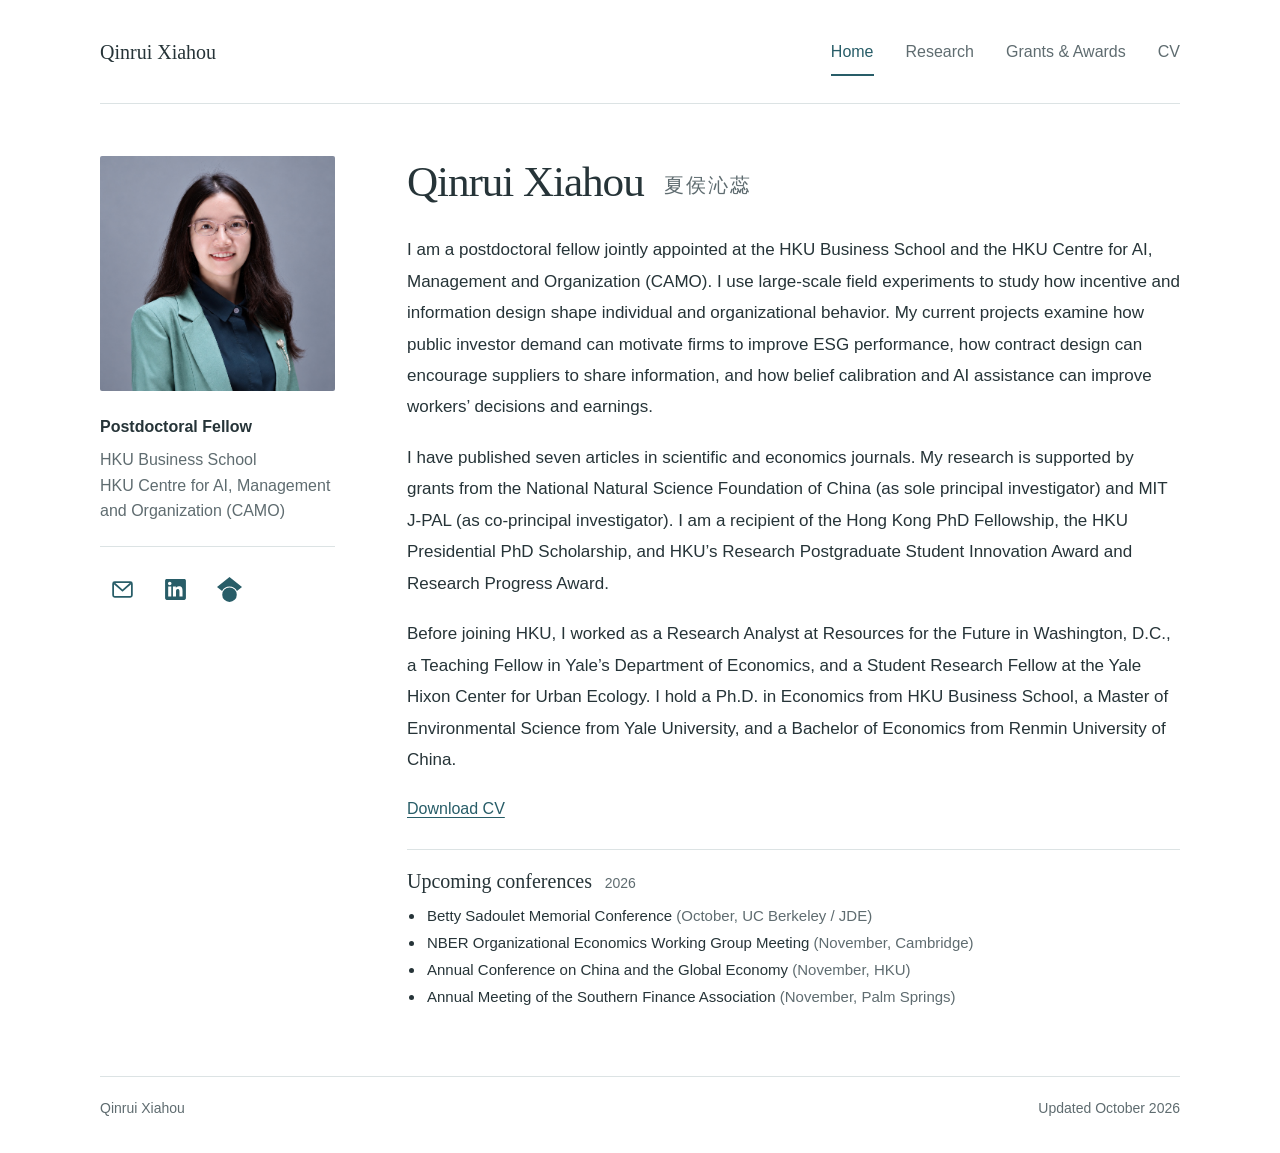
==== index.html @ 3afa5f3d "Add files via upload" ====
<!doctype html>
<html lang="en">
<head>
  <meta charset="utf-8">
  <meta name="viewport" content="width=device-width, initial-scale=1">
  <title>Qinrui Xiahou | Economist</title>
  <meta name="description" content="Qinrui Xiahou is an economist and postdoctoral fellow at HKU Business School and CAMO. She uses large-scale field experiments to study how incentive and information design shape individual and organizational behavior.">
  <meta name="author" content="Qinrui Xiahou">
  <meta name="theme-color" content="#285d68">
  <meta property="og:type" content="website">
  <meta property="og:title" content="Qinrui Xiahou | Economist">
  <meta property="og:description" content="Field experiments in corporate finance and organizational behavior. Research, publications, and curriculum vitae.">
  <link rel="icon" type="image/svg+xml" href="data:image/svg+xml,%3Csvg xmlns='http://www.w3.org/2000/svg' viewBox='0 0 64 64'%3E%3Crect width='64' height='64' rx='8' fill='%23285d68'/%3E%3Ctext x='32' y='44' font-family='Georgia,serif' font-size='40' text-anchor='middle' fill='white'%3EQ%3C/text%3E%3C/svg%3E">
  <link rel="stylesheet" href="assets/style.css">
</head>
<body>
  <a class="skip-link" href="#main">Skip to content</a>
  <header class="site-header">
    <a class="site-name" href="index.html">Qinrui Xiahou</a>
    <nav aria-label="Main navigation">
      <a href="index.html" aria-current="page">Home</a>
      <a href="research.html">Research</a>
      <a href="grants.html">Grants &amp; Awards</a>
      <a href="cv.html">CV</a>
    </nav>
  </header>

  <div class="page-layout">
    <aside class="profile" aria-label="Profile and contact">
      <img class="portrait" src="assets/qinrui-xiahou.jpg" alt="Portrait of Qinrui Xiahou" width="1254" height="1254" fetchpriority="high">
      <p class="position">Postdoctoral Fellow</p>
      <p class="affiliation">HKU Business School<br>HKU Centre for AI, Management and Organization (CAMO)</p>
      <div class="contact-links" aria-label="Contact and academic profiles">
        <a href="mailto:qrxiahou@connect.hku.hk" aria-label="Email Qinrui Xiahou" title="Email Qinrui Xiahou">
          <svg viewBox="0 0 24 24" aria-hidden="true" focusable="false"><rect x="3" y="5" width="18" height="14" rx="1.5" fill="none" stroke="currentColor" stroke-width="1.7"/><path d="m4 6 8 7 8-7" fill="none" stroke="currentColor" stroke-width="1.7" stroke-linejoin="round"/></svg>
        </a>
        <a href="https://www.linkedin.com/in/qinrui-xiahou-13a211110/" aria-label="Qinrui Xiahou on LinkedIn" title="LinkedIn">
          <svg viewBox="0 0 24 24" aria-hidden="true" focusable="false"><path fill="currentColor" d="M20.45 2H3.55C2.69 2 2 2.68 2 3.52v16.96C2 21.32 2.69 22 3.55 22h16.9c.86 0 1.55-.68 1.55-1.52V3.52c0-.84-.69-1.52-1.55-1.52ZM7.93 18.74H4.98V9.2h2.95v9.54ZM6.46 7.9a1.71 1.71 0 1 1 0-3.42 1.71 1.71 0 0 1 0 3.42Zm12.28 10.84h-2.95V14.1c0-1.1-.02-2.52-1.53-2.52-1.54 0-1.77 1.2-1.77 2.44v4.72H9.54V9.2h2.83v1.3h.04c.4-.76 1.36-1.55 2.8-1.55 3 0 3.53 1.97 3.53 4.52v5.27Z"/></svg>
        </a>
        <a href="https://scholar.google.com/citations?user=mq3FX5wAAAAJ&amp;hl=en" aria-label="Qinrui Xiahou on Google Scholar" title="Google Scholar">
          <svg viewBox="0 0 24 24" aria-hidden="true" focusable="false"><path fill="currentColor" d="M12 24a7 7 0 1 1 0-14 7 7 0 0 1 0 14ZM12 0 0 9.5l4.838 3.94A8 8 0 0 1 12 9a8 8 0 0 1 7.162 4.44L24 9.5Z"/></svg>
        </a>
      </div>
    </aside>

    <main id="main" class="home-content">
      <h1>Qinrui Xiahou <span class="chinese-name" lang="zh-Hans">夏侯沁蕊</span></h1>
      <!-- BIO: a single personal introduction, with no separate background sections. -->
      <div class="bio">
        <p>I am a postdoctoral fellow jointly appointed at the HKU Business School and the HKU Centre for AI, Management and Organization (CAMO). I use large-scale field experiments to study how incentive and information design shape individual and organizational behavior. My current projects examine how public investor demand can motivate firms to improve ESG performance, how contract design can encourage suppliers to share information, and how belief calibration and AI assistance can improve workers’ decisions and earnings.</p>
        <p>I have published seven articles in scientific and economics journals. My research is supported by grants from the National Natural Science Foundation of China (as sole principal investigator) and MIT J-PAL (as co-principal investigator). I am a recipient of the Hong Kong PhD Fellowship, the HKU Presidential PhD Scholarship, and HKU’s Research Postgraduate Student Innovation Award and Research Progress Award.</p>
        <p>Before joining HKU, I worked as a Research Analyst at Resources for the Future in Washington, D.C., a Teaching Fellow in Yale’s Department of Economics, and a Student Research Fellow at the Yale Hixon Center for Urban Ecology. I hold a Ph.D. in Economics from HKU Business School, a Master of Environmental Science from Yale University, and a Bachelor of Economics from Renmin University of China.</p>
      </div>
      <a class="text-link home-cv-link" href="assets/Qinrui-Xiahou-CV.pdf">Download CV</a>
      <section class="upcoming" aria-labelledby="upcoming-title">
        <div class="upcoming-heading"><h2 id="upcoming-title">Upcoming conferences</h2><span>2026</span></div>
        <ul>
          <li>Betty Sadoulet Memorial Conference <span>(October, UC Berkeley / JDE)</span></li>
          <li>NBER Organizational Economics Working Group Meeting <span>(November, Cambridge)</span></li>
          <li>Annual Conference on China and the Global Economy <span>(November, HKU)</span></li>
          <li>Annual Meeting of the Southern Finance Association <span>(November, Palm Springs)</span></li>
        </ul>
      </section>
    </main>
  </div>
  <footer class="site-footer"><span>Qinrui Xiahou</span><span>Updated October 2026</span></footer>
</body>
</html>
---- assets/style.css ----
/* Change the accent colour and typography here. No build step is required. */
:root {
  --ink: #263438;
  --muted: #5f6c70;
  --accent: #285d68;
  --accent-dark: #123e49;
  --line: #dce3e4;
  --paper: #ffffff;
  --serif: Georgia, "Times New Roman", serif;
  --sans: -apple-system, BlinkMacSystemFont, "Segoe UI", Arial, sans-serif;
}
* { box-sizing: border-box; }
html { scroll-behavior: smooth; scroll-padding-top: 2rem; }
body { margin: 0; background: var(--paper); color: var(--ink); font-family: var(--sans); font-size: 1rem; line-height: 1.7; -webkit-text-size-adjust: 100%; }
a { color: var(--accent); text-decoration-thickness: 1px; text-underline-offset: .2em; }
a:hover { color: var(--accent-dark); text-decoration: underline; }
a:focus-visible { outline: 2px solid var(--accent); outline-offset: 5px; border-radius: 1px; }
.skip-link { position: absolute; left: 1rem; top: -6rem; z-index: 10; padding: .6rem 1rem; background: white; border: 1px solid var(--accent); }
.skip-link:focus { top: .5rem; }
.site-header, .page-layout, .site-footer { width: min(1080px, calc(100% - 5rem)); margin-inline: auto; }
.site-header { min-height: 104px; display: flex; align-items: center; justify-content: space-between; gap: 2rem; border-bottom: 1px solid var(--line); }
.site-name { font-family: var(--serif); font-size: 1.25rem; color: var(--ink); text-decoration: none; }
.site-header nav { display: flex; flex-wrap: wrap; column-gap: 2rem; align-items: center; }
.site-header nav a { padding-block: .55rem; text-decoration: none; color: var(--muted); }
.site-header nav a[aria-current="page"] { color: var(--accent); box-shadow: 0 2px 0 var(--accent); }
.site-header nav a:hover { color: var(--accent-dark); }
.file-label { font-size: .75rem; letter-spacing: .03em; margin-left: .16rem; }
.page-layout { display: grid; grid-template-columns: 235px minmax(0, 1fr); column-gap: 72px; padding-block: 52px 64px; align-items: start; }
.profile { position: sticky; top: 2.2rem; }
.portrait { display: block; width: 235px; height: auto; aspect-ratio: 1 / 1; max-width: 100%; object-fit: cover; border-radius: 2px; }
.position { font-size: 1rem; font-weight: 600; line-height: 1.55; margin: 1.5rem 0 .45rem; }
.affiliation { margin: 0; color: var(--muted); font-size: 1rem; line-height: 1.6; }
.contact-links { display: flex; flex-direction: column; align-items: flex-start; gap: .42rem; border-top: 1px solid var(--line); margin-top: 1.4rem; padding-top: 1.25rem; }
.contact-links a { font-size: .9375rem; text-decoration: none; overflow-wrap: anywhere; }
.contact-links a:hover { text-decoration: underline; }
h1, h2, h3, p { margin-top: 0; }
h1 { font-family: var(--serif); font-weight: 400; font-size: 2.7rem; letter-spacing: -.025em; line-height: 1.2; margin-bottom: 1.65rem; }
.chinese-name { display: inline-block; margin-left: .65rem; font-family: "Songti SC", "SimSun", serif; font-size: 1.23rem; font-weight: 400; letter-spacing: .1em; color: var(--muted); vertical-align: middle; }
.bio { font-size: 1.0625rem; line-height: 1.85; }
.bio p { margin-bottom: 1.2rem; }
h2 { font-family: var(--serif); font-size: 1.55rem; font-weight: 400; line-height: 1.35; margin-bottom: 1rem; }
.home-section { margin-top: 2.25rem; }
.home-section p { margin-bottom: .55rem; }
.text-link { display: inline-block; margin-top: .18rem; font-size: 1rem; }
.education-list { margin: 0; }
.education-list > div { margin-top: .85rem; }
.education-list dt { font-weight: 600; }
.education-list dd { margin: 0; display: flex; justify-content: space-between; align-items: baseline; gap: 1rem; color: var(--muted); }
.year { flex-shrink: 0; font-variant-numeric: tabular-nums; }
.label { font-weight: 600; }
.service { color: var(--muted); }
.service .label { color: var(--ink); }
.section-nav { display: flex; flex-wrap: wrap; column-gap: 1.4rem; row-gap: .45rem; padding-bottom: 1.4rem; margin-top: -.25rem; border-bottom: 1px solid var(--line); }
.section-nav a { font-size: .9375rem; text-decoration: none; }
.section-nav a:hover { text-decoration: underline; }
.research-section { padding-top: 2.2rem; }
.research-section + .research-section { border-top: 1px solid var(--line); margin-top: 2.4rem; }
.research-section > h2 { margin-bottom: 1.7rem; }
.paper { margin-bottom: 2rem; }
.paper:last-child { margin-bottom: 0; }
.paper h3 { font-family: var(--serif); font-size: 1.2rem; font-weight: 400; line-height: 1.5; margin-bottom: .45rem; }
.paper h3 a { text-decoration: none; }
.paper h3 a:hover { text-decoration: underline; }
.paper p { margin-bottom: .35rem; line-height: 1.65; }
.authors, .paper-note { color: var(--muted); }
.paper-status { color: var(--ink); }
.paper-note, .paper-link { font-size: .9375rem; }
.paper-link { display: inline-block; margin-top: .2rem; }
.compact { margin-bottom: 1.5rem; }
.publication { margin-bottom: 1.7rem; }
.journal { color: var(--ink); }
.language-note { color: var(--muted); }
.research-end { margin: 2.6rem 0 0; padding-top: 1.4rem; border-top: 1px solid var(--line); color: var(--muted); font-size: .9375rem; }
.site-footer { display: flex; justify-content: space-between; flex-wrap: wrap; gap: .5rem 1rem; padding-block: 1.25rem 2rem; border-top: 1px solid var(--line); color: var(--muted); font-size: .875rem; }
.site-footer a { text-decoration: none; }
@media (min-width: 1440px) { .site-header, .page-layout, .site-footer { width: 1120px; } .page-layout { column-gap: 82px; } }
@media (max-width: 900px) { .site-header, .page-layout, .site-footer { width: calc(100% - 3rem); } .page-layout { grid-template-columns: 205px minmax(0, 1fr); column-gap: 40px; } .portrait { width: 205px; height: auto; } h1 { font-size: 2.3rem; } .chinese-name { margin-left: .4rem; font-size: 1.1rem; } }
@media (max-width: 680px) {
  .site-header, .page-layout, .site-footer { width: calc(100% - 2.5rem); }
  .site-header { min-height: 86px; gap: 1rem; flex-wrap: wrap; padding-block: 1rem; }
  .site-name { font-size: 1.15rem; }
  .site-header nav { column-gap: 1.05rem; }
  .site-header nav a { font-size: .9375rem; }
  .page-layout { display: flex; flex-direction: column; gap: 2rem; padding-block: 28px 40px; }
  .profile { position: static; width: 100%; display: grid; grid-template-columns: 105px minmax(0, 1fr); column-gap: 1.25rem; align-items: start; }
  .portrait { width: 105px; height: auto; grid-row: 1 / 3; }
  .position { margin: 0 0 .35rem; font-size: .9375rem; }
  .affiliation { font-size: .9375rem; line-height: 1.5; }
  .contact-links { grid-column: 1 / -1; flex-direction: row; flex-wrap: wrap; column-gap: 1.2rem; row-gap: .3rem; padding-top: .85rem; margin-top: 1rem; }
  .contact-links a { font-size: .875rem; }
  main { width: 100%; }
  h1 { font-size: 2.25rem; margin-bottom: 1.3rem; }
  .chinese-name { font-size: 1.05rem; }
  .bio { font-size: 1rem; line-height: 1.8; }
  .home-section { margin-top: 1.85rem; }
  .section-nav { column-gap: 1rem; }
  .research-section { padding-top: 1.8rem; }
  .paper h3 { font-size: 1.18rem; }
}
@media (max-width: 370px) { .site-header { gap: .25rem; } .site-name { flex-basis: 100%; } .profile { grid-template-columns: 86px minmax(0, 1fr); gap: .8rem; } .portrait { width: 86px; } .chinese-name { margin-left: 0; } }
@media (prefers-reduced-motion: reduce) { html { scroll-behavior: auto; } }
@media print {
  body { color: #000; font-size: 10pt; line-height: 1.5; }
  .site-header, .profile, .section-nav, .site-footer, .skip-link { display: none; }
  .page-layout { display: block; width: 100%; padding: 0; }
  a { color: #000; text-decoration: none; }
  h1 { font-size: 24pt; } h2 { font-size: 16pt; } .paper h3 { font-size: 12pt; }
  .paper { break-inside: avoid; } h2, h3 { break-after: avoid; }
}

/* Academic profiles, paper details, funding, and the dedicated CV page. */
.contact-links { flex-direction: row; align-items: center; gap: .6rem; }
.contact-links a { display: inline-flex; width: 44px; height: 44px; align-items: center; justify-content: center; border-radius: 4px; }
.contact-links a:hover { background: #eef4f4; }
.contact-links svg { width: 25px; height: 25px; }
.presentations { margin-top: .7rem; font-size: .9375rem; color: var(--muted); }
.presentations summary { cursor: pointer; color: var(--accent); width: fit-content; padding-block: .25rem; }
.presentations summary:hover { text-decoration: underline; text-underline-offset: .2em; }
.presentations summary:focus-visible { outline: 2px solid var(--accent); outline-offset: 4px; }
.presentations[open] { padding-bottom: .3rem; }
.presentations h4 { margin: .8rem 0 .3rem; font-size: .9375rem; color: var(--ink); }
.presentations ul { margin: 0; padding-left: 1.25rem; }
.presentations li { padding-left: .15rem; margin-bottom: .3rem; }
.citation { line-height: 1.8; }
.citation a { text-decoration: none; }
.citation a:hover { text-decoration: underline; }
.funding-subheading { font-size: 1rem; font-weight: 600; margin: 1.5rem 0 1rem; }
.funding-list { list-style: none; margin: 0; padding: 0; }
.funding-list li { margin-bottom: 1.1rem; }
.funding-title, .funding-meta { display: block; }
.funding-meta { color: var(--muted); font-size: .9375rem; margin-top: .15rem; }
.cv-actions { display: flex; align-items: center; gap: 1.4rem; margin-bottom: 1.7rem; }
.download-link { display: inline-block; padding: .55rem 1rem; border: 1px solid var(--accent); border-radius: 3px; text-decoration: none; }
.download-link:hover { background: #eef4f4; text-decoration: none; }
.cv-pages { display: grid; gap: 1.5rem; }
.cv-pages a { display: block; }
.cv-pages img { display: block; width: 100%; height: auto; border: 1px solid var(--line); }
@media (max-width: 680px) { .contact-links { gap: .6rem; } }
@media print { .cv-actions { display: none; } .presentations > * { display: block !important; } }

/* Compact homepage conference updates. */
.home-cv-link { margin-top: 0; }
.upcoming { margin-top: 1.7rem; padding-top: 1.1rem; border-top: 1px solid var(--line); }
.upcoming-heading { display: flex; align-items: baseline; gap: .8rem; margin-bottom: .5rem; }
.upcoming h2 { font-size: 1.25rem; margin: 0; }
.upcoming-heading > span { font-size: .875rem; color: var(--muted); }
.upcoming ul { padding-left: 1.15rem; margin: 0; font-size: .9375rem; line-height: 1.6; }
.upcoming li { margin: .2rem 0; padding-left: .1rem; }
.upcoming li span { color: var(--muted); }

/* Discreet research notes and the standalone funding page. */
.authorship-note { margin: 1rem 0 0; color: var(--muted); font-size: .875rem; line-height: 1.65; }
.funding-content > .funding-subheading:first-child { margin-top: 0; }
.site-header nav a { white-space: nowrap; }

/* Balance the four research navigation links across two columns. */
.section-nav { display: grid; grid-template-columns: repeat(2, minmax(0, 1fr)); column-gap: 1.4rem; row-gap: .45rem; }
.research-end strong { color: var(--ink); font-style: normal; }
@media (max-width: 370px) { .section-nav { grid-template-columns: 1fr; } }
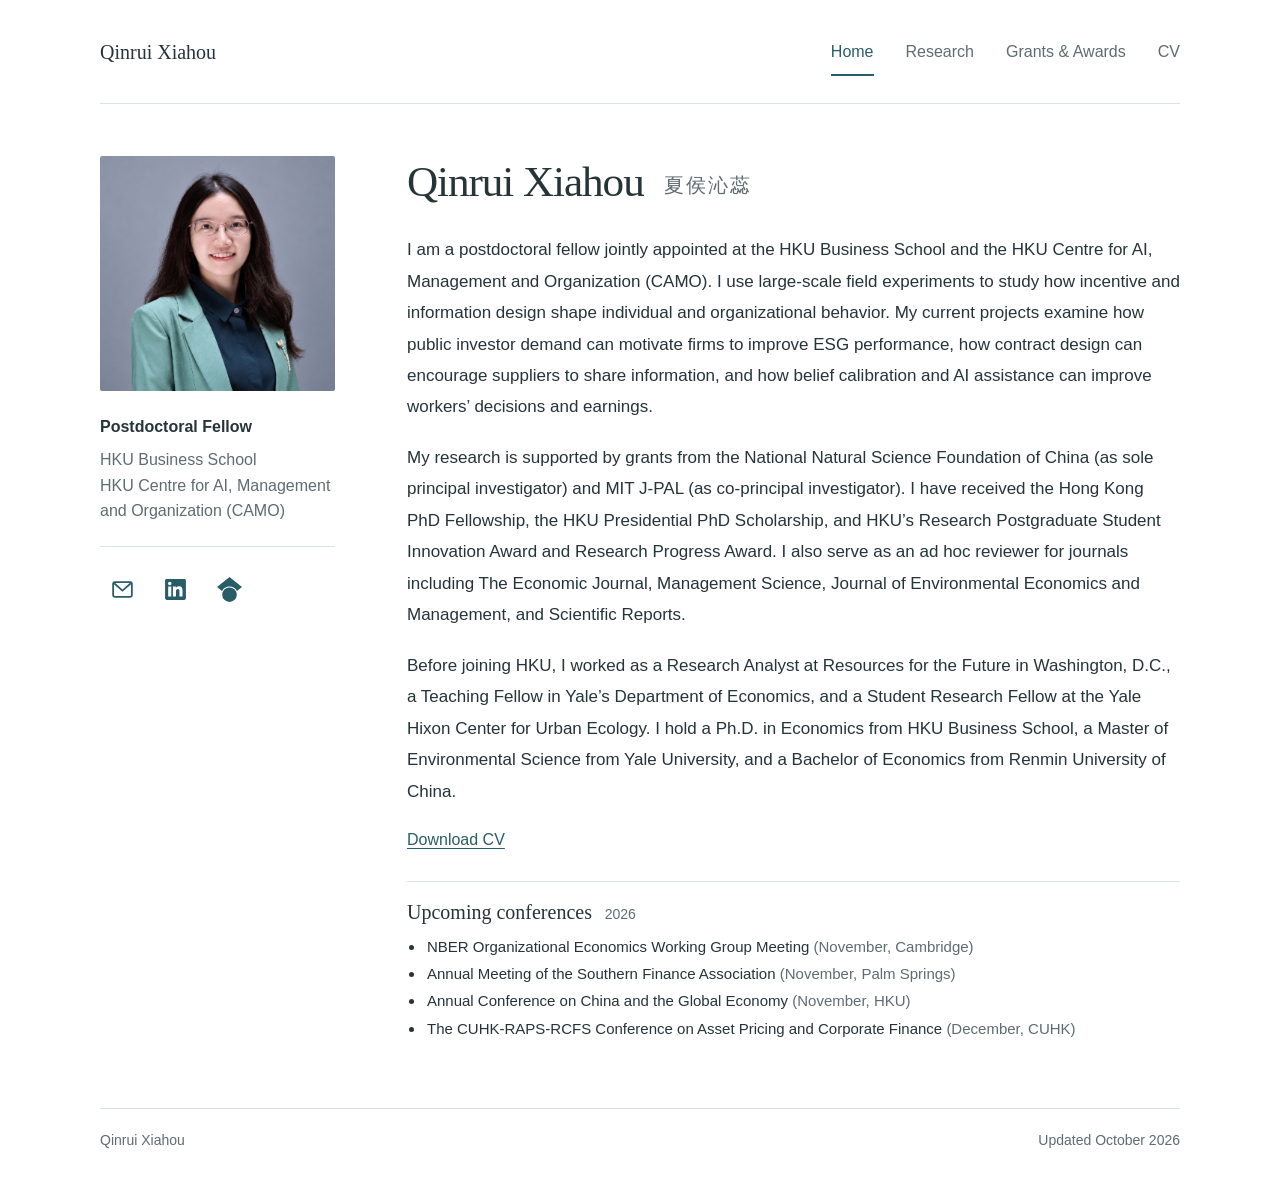
==== commit 18276b78: "Add files via upload" ====
--- a/index.html
+++ b/index.html
@@ -48,17 +48,17 @@
       <!-- BIO: a single personal introduction, with no separate background sections. -->
       <div class="bio">
         <p>I am a postdoctoral fellow jointly appointed at the HKU Business School and the HKU Centre for AI, Management and Organization (CAMO). I use large-scale field experiments to study how incentive and information design shape individual and organizational behavior. My current projects examine how public investor demand can motivate firms to improve ESG performance, how contract design can encourage suppliers to share information, and how belief calibration and AI assistance can improve workers’ decisions and earnings.</p>
-        <p>I have published seven articles in scientific and economics journals. My research is supported by grants from the National Natural Science Foundation of China (as sole principal investigator) and MIT J-PAL (as co-principal investigator). I am a recipient of the Hong Kong PhD Fellowship, the HKU Presidential PhD Scholarship, and HKU’s Research Postgraduate Student Innovation Award and Research Progress Award.</p>
+        <p>My research is supported by grants from the National Natural Science Foundation of China (as sole principal investigator) and MIT J-PAL (as co-principal investigator). I have received the Hong Kong PhD Fellowship, the HKU Presidential PhD Scholarship, and HKU’s Research Postgraduate Student Innovation Award and Research Progress Award. I also serve as an ad hoc reviewer for journals including The Economic Journal, Management Science, Journal of Environmental Economics and Management, and Scientific Reports.</p>
         <p>Before joining HKU, I worked as a Research Analyst at Resources for the Future in Washington, D.C., a Teaching Fellow in Yale’s Department of Economics, and a Student Research Fellow at the Yale Hixon Center for Urban Ecology. I hold a Ph.D. in Economics from HKU Business School, a Master of Environmental Science from Yale University, and a Bachelor of Economics from Renmin University of China.</p>
       </div>
       <a class="text-link home-cv-link" href="assets/Qinrui-Xiahou-CV.pdf">Download CV</a>
       <section class="upcoming" aria-labelledby="upcoming-title">
         <div class="upcoming-heading"><h2 id="upcoming-title">Upcoming conferences</h2><span>2026</span></div>
         <ul>
-          <li>Betty Sadoulet Memorial Conference <span>(October, UC Berkeley / JDE)</span></li>
           <li>NBER Organizational Economics Working Group Meeting <span>(November, Cambridge)</span></li>
+          <li>Annual Meeting of the Southern Finance Association <span>(November, Palm Springs)</span></li>
           <li>Annual Conference on China and the Global Economy <span>(November, HKU)</span></li>
-          <li>Annual Meeting of the Southern Finance Association <span>(November, Palm Springs)</span></li>
+          <li>The CUHK-RAPS-RCFS Conference on Asset Pricing and Corporate Finance <span>(December, CUHK)</span></li>
         </ul>
       </section>
     </main>
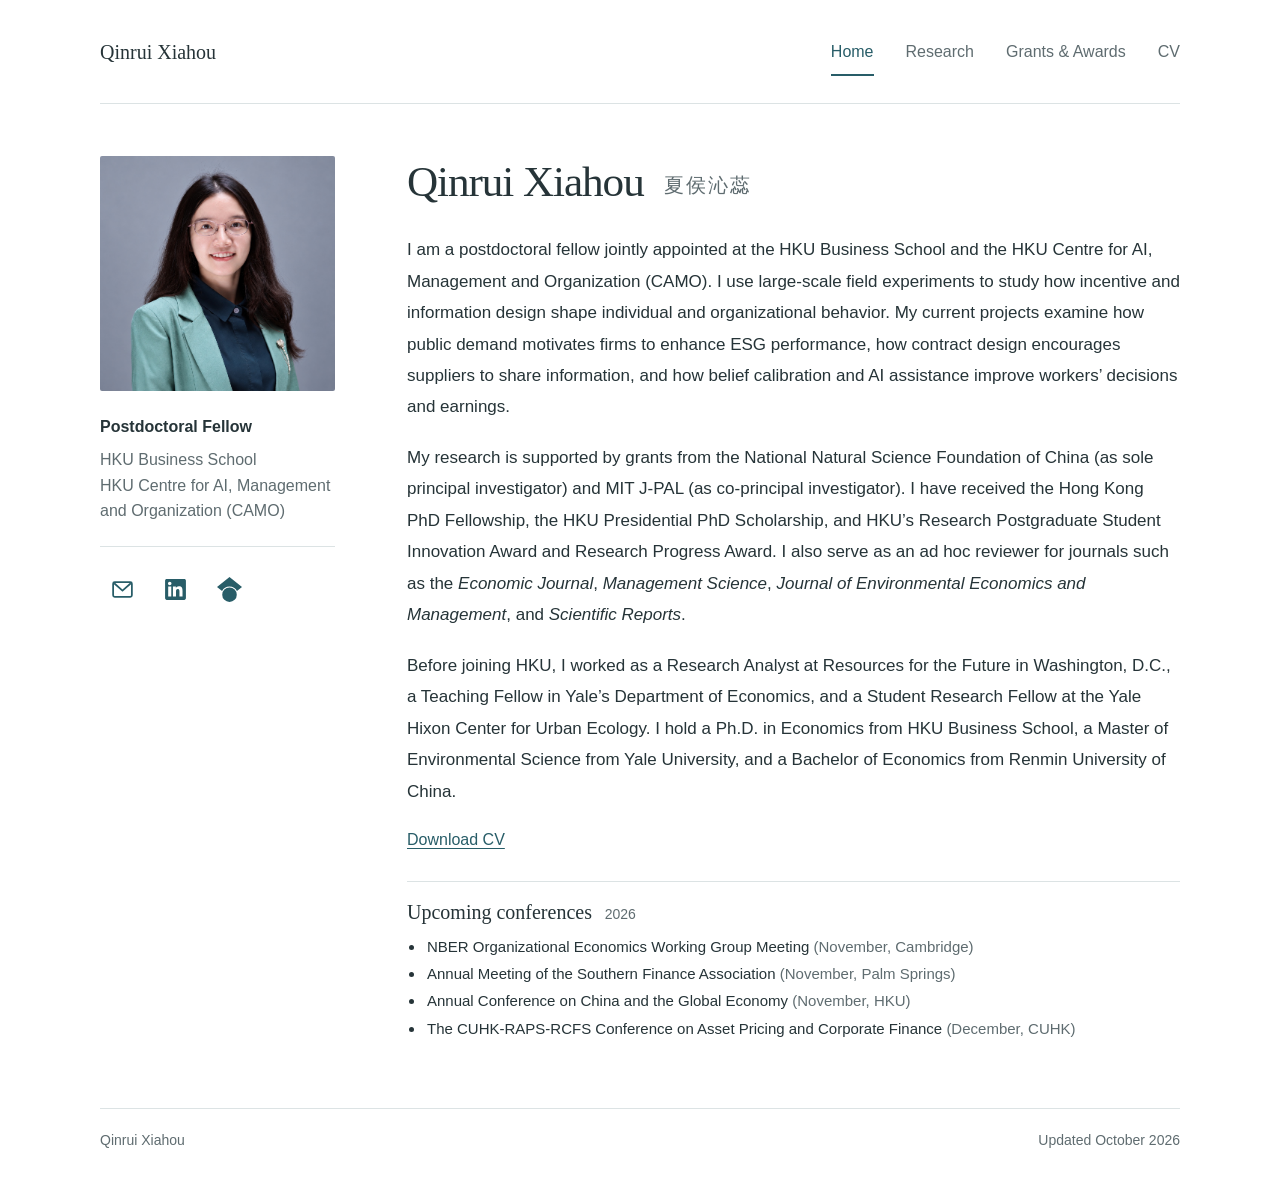
==== commit e576e3dd: "Add files via upload" ====
--- a/index.html
+++ b/index.html
@@ -47,8 +47,8 @@
       <h1>Qinrui Xiahou <span class="chinese-name" lang="zh-Hans">夏侯沁蕊</span></h1>
       <!-- BIO: a single personal introduction, with no separate background sections. -->
       <div class="bio">
-        <p>I am a postdoctoral fellow jointly appointed at the HKU Business School and the HKU Centre for AI, Management and Organization (CAMO). I use large-scale field experiments to study how incentive and information design shape individual and organizational behavior. My current projects examine how public investor demand can motivate firms to improve ESG performance, how contract design can encourage suppliers to share information, and how belief calibration and AI assistance can improve workers’ decisions and earnings.</p>
-        <p>My research is supported by grants from the National Natural Science Foundation of China (as sole principal investigator) and MIT J-PAL (as co-principal investigator). I have received the Hong Kong PhD Fellowship, the HKU Presidential PhD Scholarship, and HKU’s Research Postgraduate Student Innovation Award and Research Progress Award. I also serve as an ad hoc reviewer for journals including The Economic Journal, Management Science, Journal of Environmental Economics and Management, and Scientific Reports.</p>
+        <p>I am a postdoctoral fellow jointly appointed at the HKU Business School and the HKU Centre for AI, Management and Organization (CAMO). I use large-scale field experiments to study how incentive and information design shape individual and organizational behavior. My current projects examine how public demand motivates firms to enhance ESG performance, how contract design encourages suppliers to share information, and how belief calibration and AI assistance improve workers’ decisions and earnings.</p>
+        <p>My research is supported by grants from the National Natural Science Foundation of China (as sole principal investigator) and MIT J-PAL (as co-principal investigator). I have received the Hong Kong PhD Fellowship, the HKU Presidential PhD Scholarship, and HKU’s Research Postgraduate Student Innovation Award and Research Progress Award. I also serve as an ad hoc reviewer for journals such as the <em>Economic Journal</em>, <em>Management Science</em>, <em>Journal of Environmental Economics and Management</em>, and <em>Scientific Reports</em>.</p>
         <p>Before joining HKU, I worked as a Research Analyst at Resources for the Future in Washington, D.C., a Teaching Fellow in Yale’s Department of Economics, and a Student Research Fellow at the Yale Hixon Center for Urban Ecology. I hold a Ph.D. in Economics from HKU Business School, a Master of Environmental Science from Yale University, and a Bachelor of Economics from Renmin University of China.</p>
       </div>
       <a class="text-link home-cv-link" href="assets/Qinrui-Xiahou-CV.pdf">Download CV</a>
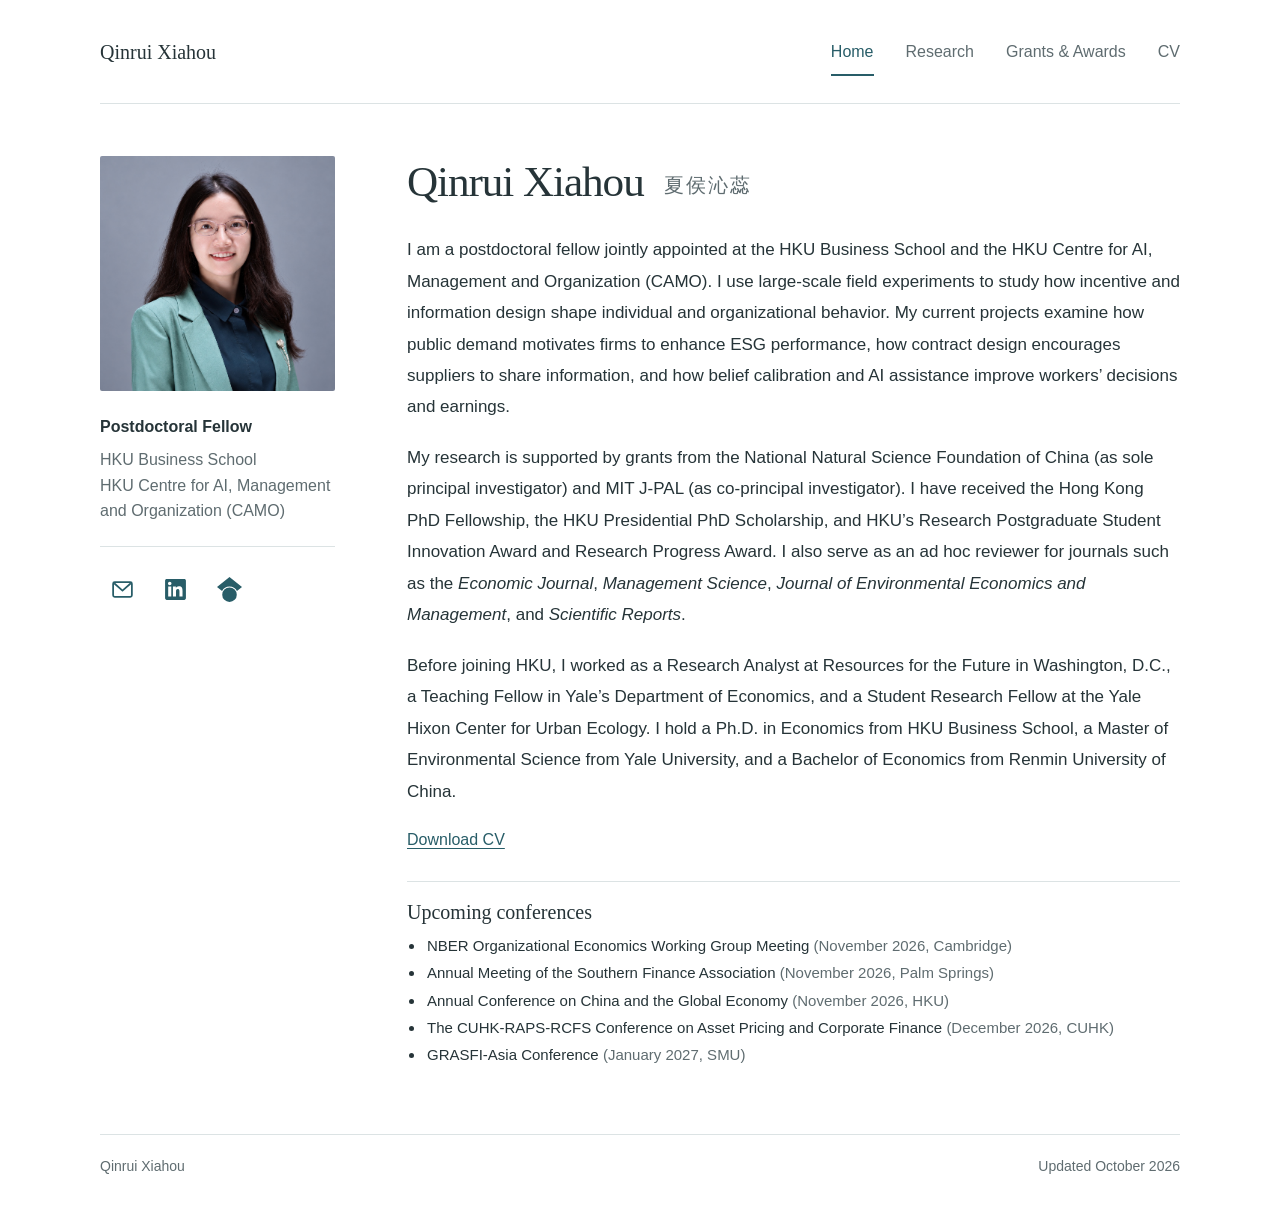
==== commit 293d6110: "Add files via upload" ====
--- a/index.html
+++ b/index.html
@@ -53,12 +53,13 @@
       </div>
       <a class="text-link home-cv-link" href="assets/Qinrui-Xiahou-CV.pdf">Download CV</a>
       <section class="upcoming" aria-labelledby="upcoming-title">
-        <div class="upcoming-heading"><h2 id="upcoming-title">Upcoming conferences</h2><span>2026</span></div>
+        <div class="upcoming-heading"><h2 id="upcoming-title">Upcoming conferences</h2></div>
         <ul>
-          <li>NBER Organizational Economics Working Group Meeting <span>(November, Cambridge)</span></li>
-          <li>Annual Meeting of the Southern Finance Association <span>(November, Palm Springs)</span></li>
-          <li>Annual Conference on China and the Global Economy <span>(November, HKU)</span></li>
-          <li>The CUHK-RAPS-RCFS Conference on Asset Pricing and Corporate Finance <span>(December, CUHK)</span></li>
+          <li>NBER Organizational Economics Working Group Meeting <span>(November 2026, Cambridge)</span></li>
+          <li>Annual Meeting of the Southern Finance Association <span>(November 2026, Palm Springs)</span></li>
+          <li>Annual Conference on China and the Global Economy <span>(November 2026, HKU)</span></li>
+          <li>The CUHK-RAPS-RCFS Conference on Asset Pricing and Corporate Finance <span>(December 2026, CUHK)</span></li>
+          <li><a href="https://www.singaporegreenfinance.com/sgfc-events/grasfi-asia-conference-2027-second-edition/">GRASFI-Asia Conference</a> <span>(January 2027, SMU)</span></li>
         </ul>
       </section>
     </main>
--- a/assets/style.css
+++ b/assets/style.css
@@ -4,6 +4,8 @@
   --muted: #5f6c70;
   --accent: #285d68;
   --accent-dark: #123e49;
+  --award-accent: #1f5263;
+  --reference-accent: var(--muted);
   --line: #dce3e4;
   --paper: #ffffff;
   --serif: Georgia, "Times New Roman", serif;
@@ -62,8 +64,10 @@
 .paper h3 a { text-decoration: none; }
 .paper h3 a:hover { text-decoration: underline; }
 .paper p { margin-bottom: .35rem; line-height: 1.65; }
-.authors, .paper-note { color: var(--muted); }
-.paper-status { color: var(--ink); }
+.authors { color: var(--muted); }
+.paper-status { color: #000; }
+.paper-status em { font-weight: 400; }
+.paper-note { color: var(--award-accent); }
 .paper-note, .paper-link { font-size: .9375rem; }
 .paper-link { display: inline-block; margin-top: .2rem; }
 .compact { margin-bottom: 1.5rem; }
@@ -157,3 +161,11 @@
 .section-nav { display: grid; grid-template-columns: repeat(2, minmax(0, 1fr)); column-gap: 1.4rem; row-gap: .45rem; }
 .research-end strong { color: var(--ink); font-style: normal; }
 @media (max-width: 370px) { .section-nav { grid-template-columns: 1fr; } }
+
+/* Official sources retain the surrounding typography; coverage stays secondary. */
+.funding-title a, .funding-title a:visited, .upcoming li > a, .upcoming li > a:visited { color: inherit; font: inherit; text-decoration: none; }
+.funding-title a:hover, .upcoming li > a:hover { text-decoration: underline; }
+.paper .coverage-links { margin: .3rem 0 .35rem; padding-left: 1.15rem; color: var(--reference-accent); font-size: .875rem; line-height: 1.65; }
+.coverage-links li + li { margin-top: .15rem; }
+.coverage-links a, .coverage-links a:visited { color: inherit; text-decoration: none; }
+.coverage-links a:hover { text-decoration: underline; }
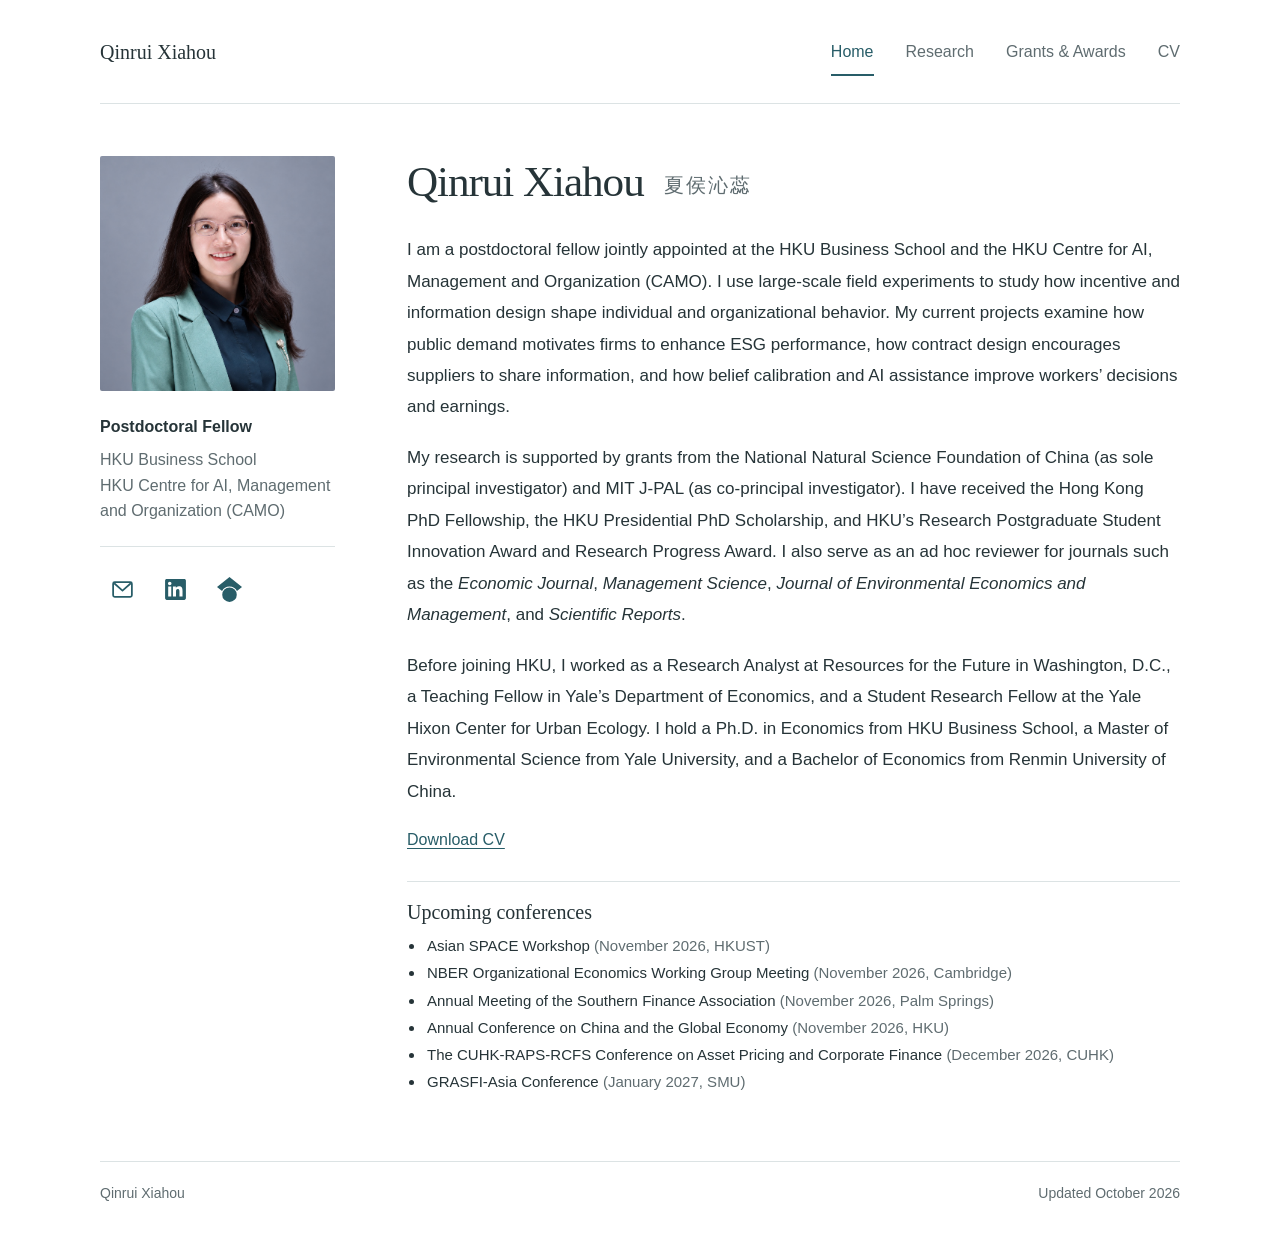
==== commit 8a1759d5: "Add files via upload" ====
--- a/index.html
+++ b/index.html
@@ -55,6 +55,7 @@
       <section class="upcoming" aria-labelledby="upcoming-title">
         <div class="upcoming-heading"><h2 id="upcoming-title">Upcoming conferences</h2></div>
         <ul>
+          <li>Asian SPACE Workshop <span>(November 2026, HKUST)</span></li>
           <li>NBER Organizational Economics Working Group Meeting <span>(November 2026, Cambridge)</span></li>
           <li>Annual Meeting of the Southern Finance Association <span>(November 2026, Palm Springs)</span></li>
           <li>Annual Conference on China and the Global Economy <span>(November 2026, HKU)</span></li>
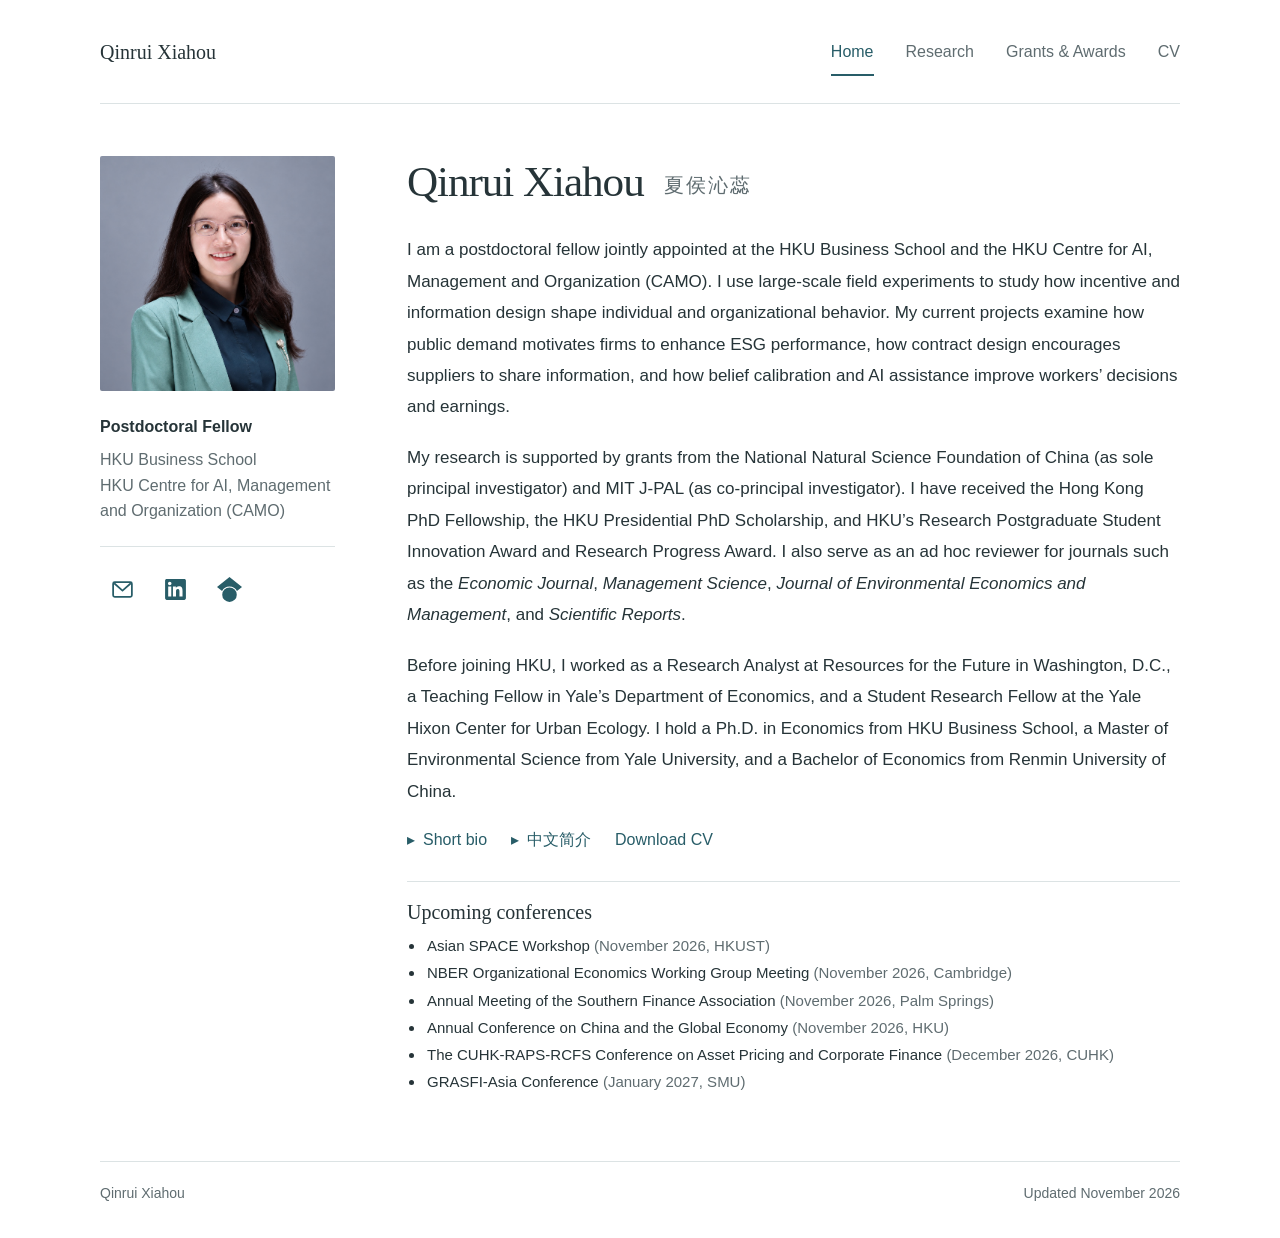
==== commit 3075d1b9: "Add files via upload" ====
--- a/index.html
+++ b/index.html
@@ -1,70 +1,82 @@
-<!doctype html>
-<html lang="en">
-<head>
-  <meta charset="utf-8">
-  <meta name="viewport" content="width=device-width, initial-scale=1">
-  <title>Qinrui Xiahou | Economist</title>
-  <meta name="description" content="Qinrui Xiahou is an economist and postdoctoral fellow at HKU Business School and CAMO. She uses large-scale field experiments to study how incentive and information design shape individual and organizational behavior.">
-  <meta name="author" content="Qinrui Xiahou">
-  <meta name="theme-color" content="#285d68">
-  <meta property="og:type" content="website">
-  <meta property="og:title" content="Qinrui Xiahou | Economist">
-  <meta property="og:description" content="Field experiments in corporate finance and organizational behavior. Research, publications, and curriculum vitae.">
-  <link rel="icon" type="image/svg+xml" href="data:image/svg+xml,%3Csvg xmlns='http://www.w3.org/2000/svg' viewBox='0 0 64 64'%3E%3Crect width='64' height='64' rx='8' fill='%23285d68'/%3E%3Ctext x='32' y='44' font-family='Georgia,serif' font-size='40' text-anchor='middle' fill='white'%3EQ%3C/text%3E%3C/svg%3E">
-  <link rel="stylesheet" href="assets/style.css">
-</head>
-<body>
-  <a class="skip-link" href="#main">Skip to content</a>
-  <header class="site-header">
-    <a class="site-name" href="index.html">Qinrui Xiahou</a>
-    <nav aria-label="Main navigation">
-      <a href="index.html" aria-current="page">Home</a>
-      <a href="research.html">Research</a>
-      <a href="grants.html">Grants &amp; Awards</a>
-      <a href="cv.html">CV</a>
-    </nav>
-  </header>
-
-  <div class="page-layout">
-    <aside class="profile" aria-label="Profile and contact">
-      <img class="portrait" src="assets/qinrui-xiahou.jpg" alt="Portrait of Qinrui Xiahou" width="1254" height="1254" fetchpriority="high">
-      <p class="position">Postdoctoral Fellow</p>
-      <p class="affiliation">HKU Business School<br>HKU Centre for AI, Management and Organization (CAMO)</p>
-      <div class="contact-links" aria-label="Contact and academic profiles">
-        <a href="mailto:qrxiahou@connect.hku.hk" aria-label="Email Qinrui Xiahou" title="Email Qinrui Xiahou">
-          <svg viewBox="0 0 24 24" aria-hidden="true" focusable="false"><rect x="3" y="5" width="18" height="14" rx="1.5" fill="none" stroke="currentColor" stroke-width="1.7"/><path d="m4 6 8 7 8-7" fill="none" stroke="currentColor" stroke-width="1.7" stroke-linejoin="round"/></svg>
-        </a>
-        <a href="https://www.linkedin.com/in/qinrui-xiahou-13a211110/" aria-label="Qinrui Xiahou on LinkedIn" title="LinkedIn">
-          <svg viewBox="0 0 24 24" aria-hidden="true" focusable="false"><path fill="currentColor" d="M20.45 2H3.55C2.69 2 2 2.68 2 3.52v16.96C2 21.32 2.69 22 3.55 22h16.9c.86 0 1.55-.68 1.55-1.52V3.52c0-.84-.69-1.52-1.55-1.52ZM7.93 18.74H4.98V9.2h2.95v9.54ZM6.46 7.9a1.71 1.71 0 1 1 0-3.42 1.71 1.71 0 0 1 0 3.42Zm12.28 10.84h-2.95V14.1c0-1.1-.02-2.52-1.53-2.52-1.54 0-1.77 1.2-1.77 2.44v4.72H9.54V9.2h2.83v1.3h.04c.4-.76 1.36-1.55 2.8-1.55 3 0 3.53 1.97 3.53 4.52v5.27Z"/></svg>
-        </a>
-        <a href="https://scholar.google.com/citations?user=mq3FX5wAAAAJ&amp;hl=en" aria-label="Qinrui Xiahou on Google Scholar" title="Google Scholar">
-          <svg viewBox="0 0 24 24" aria-hidden="true" focusable="false"><path fill="currentColor" d="M12 24a7 7 0 1 1 0-14 7 7 0 0 1 0 14ZM12 0 0 9.5l4.838 3.94A8 8 0 0 1 12 9a8 8 0 0 1 7.162 4.44L24 9.5Z"/></svg>
-        </a>
-      </div>
-    </aside>
-
-    <main id="main" class="home-content">
-      <h1>Qinrui Xiahou <span class="chinese-name" lang="zh-Hans">夏侯沁蕊</span></h1>
-      <!-- BIO: a single personal introduction, with no separate background sections. -->
-      <div class="bio">
-        <p>I am a postdoctoral fellow jointly appointed at the HKU Business School and the HKU Centre for AI, Management and Organization (CAMO). I use large-scale field experiments to study how incentive and information design shape individual and organizational behavior. My current projects examine how public demand motivates firms to enhance ESG performance, how contract design encourages suppliers to share information, and how belief calibration and AI assistance improve workers’ decisions and earnings.</p>
-        <p>My research is supported by grants from the National Natural Science Foundation of China (as sole principal investigator) and MIT J-PAL (as co-principal investigator). I have received the Hong Kong PhD Fellowship, the HKU Presidential PhD Scholarship, and HKU’s Research Postgraduate Student Innovation Award and Research Progress Award. I also serve as an ad hoc reviewer for journals such as the <em>Economic Journal</em>, <em>Management Science</em>, <em>Journal of Environmental Economics and Management</em>, and <em>Scientific Reports</em>.</p>
-        <p>Before joining HKU, I worked as a Research Analyst at Resources for the Future in Washington, D.C., a Teaching Fellow in Yale’s Department of Economics, and a Student Research Fellow at the Yale Hixon Center for Urban Ecology. I hold a Ph.D. in Economics from HKU Business School, a Master of Environmental Science from Yale University, and a Bachelor of Economics from Renmin University of China.</p>
-      </div>
-      <a class="text-link home-cv-link" href="assets/Qinrui-Xiahou-CV.pdf">Download CV</a>
-      <section class="upcoming" aria-labelledby="upcoming-title">
-        <div class="upcoming-heading"><h2 id="upcoming-title">Upcoming conferences</h2></div>
-        <ul>
-          <li>Asian SPACE Workshop <span>(November 2026, HKUST)</span></li>
-          <li>NBER Organizational Economics Working Group Meeting <span>(November 2026, Cambridge)</span></li>
-          <li>Annual Meeting of the Southern Finance Association <span>(November 2026, Palm Springs)</span></li>
-          <li>Annual Conference on China and the Global Economy <span>(November 2026, HKU)</span></li>
-          <li>The CUHK-RAPS-RCFS Conference on Asset Pricing and Corporate Finance <span>(December 2026, CUHK)</span></li>
-          <li><a href="https://www.singaporegreenfinance.com/sgfc-events/grasfi-asia-conference-2027-second-edition/">GRASFI-Asia Conference</a> <span>(January 2027, SMU)</span></li>
-        </ul>
-      </section>
-    </main>
-  </div>
-  <footer class="site-footer"><span>Qinrui Xiahou</span><span>Updated October 2026</span></footer>
-</body>
-</html>
+<!doctype html>
+<html lang="en">
+<head>
+  <meta charset="utf-8">
+  <meta name="viewport" content="width=device-width, initial-scale=1">
+  <title>Qinrui Xiahou | Economist</title>
+  <meta name="description" content="Qinrui Xiahou is an economist and postdoctoral fellow at HKU Business School and CAMO. She uses large-scale field experiments to study how incentive and information design shape individual and organizational behavior.">
+  <meta name="author" content="Qinrui Xiahou">
+  <meta name="theme-color" content="#285d68">
+  <meta property="og:type" content="website">
+  <meta property="og:title" content="Qinrui Xiahou | Economist">
+  <meta property="og:description" content="Field experiments in corporate finance and organizational behavior. Research, publications, and curriculum vitae.">
+  <link rel="icon" type="image/svg+xml" href="data:image/svg+xml,%3Csvg xmlns='http://www.w3.org/2000/svg' viewBox='0 0 64 64'%3E%3Crect width='64' height='64' rx='8' fill='%23285d68'/%3E%3Ctext x='32' y='44' font-family='Georgia,serif' font-size='40' text-anchor='middle' fill='white'%3EQ%3C/text%3E%3C/svg%3E">
+  <link rel="stylesheet" href="assets/style.css">
+</head>
+<body>
+  <a class="skip-link" href="#main">Skip to content</a>
+  <header class="site-header">
+    <a class="site-name" href="index.html">Qinrui Xiahou</a>
+    <nav aria-label="Main navigation">
+      <a href="index.html" aria-current="page">Home</a>
+      <a href="research.html">Research</a>
+      <a href="grants.html">Grants &amp; Awards</a>
+      <a href="cv.html">CV</a>
+    </nav>
+  </header>
+
+  <div class="page-layout">
+    <aside class="profile" aria-label="Profile and contact">
+      <img class="portrait" src="assets/qinrui-xiahou.jpg" alt="Portrait of Qinrui Xiahou" width="1254" height="1254" fetchpriority="high">
+      <p class="position">Postdoctoral Fellow</p>
+      <p class="affiliation">HKU Business School<br>HKU Centre for AI, Management and Organization (CAMO)</p>
+      <div class="contact-links" aria-label="Contact and academic profiles">
+        <a href="mailto:qxiahou@hku.hk" aria-label="Email Qinrui Xiahou" title="Email Qinrui Xiahou">
+          <svg viewBox="0 0 24 24" aria-hidden="true" focusable="false"><rect x="3" y="5" width="18" height="14" rx="1.5" fill="none" stroke="currentColor" stroke-width="1.7"/><path d="m4 6 8 7 8-7" fill="none" stroke="currentColor" stroke-width="1.7" stroke-linejoin="round"/></svg>
+        </a>
+        <a href="https://www.linkedin.com/in/qinrui-xiahou-13a211110/" aria-label="Qinrui Xiahou on LinkedIn" title="LinkedIn">
+          <svg viewBox="0 0 24 24" aria-hidden="true" focusable="false"><path fill="currentColor" d="M20.45 2H3.55C2.69 2 2 2.68 2 3.52v16.96C2 21.32 2.69 22 3.55 22h16.9c.86 0 1.55-.68 1.55-1.52V3.52c0-.84-.69-1.52-1.55-1.52ZM7.93 18.74H4.98V9.2h2.95v9.54ZM6.46 7.9a1.71 1.71 0 1 1 0-3.42 1.71 1.71 0 0 1 0 3.42Zm12.28 10.84h-2.95V14.1c0-1.1-.02-2.52-1.53-2.52-1.54 0-1.77 1.2-1.77 2.44v4.72H9.54V9.2h2.83v1.3h.04c.4-.76 1.36-1.55 2.8-1.55 3 0 3.53 1.97 3.53 4.52v5.27Z"/></svg>
+        </a>
+        <a href="https://scholar.google.com/citations?user=mq3FX5wAAAAJ&amp;hl=en" aria-label="Qinrui Xiahou on Google Scholar" title="Google Scholar">
+          <svg viewBox="0 0 24 24" aria-hidden="true" focusable="false"><path fill="currentColor" d="M12 24a7 7 0 1 1 0-14 7 7 0 0 1 0 14ZM12 0 0 9.5l4.838 3.94A8 8 0 0 1 12 9a8 8 0 0 1 7.162 4.44L24 9.5Z"/></svg>
+        </a>
+      </div>
+    </aside>
+
+    <main id="main" class="home-content">
+      <h1>Qinrui Xiahou <span class="chinese-name" lang="zh-Hans">夏侯沁蕊</span></h1>
+      <div class="bio">
+        <p>I am a postdoctoral fellow jointly appointed at the HKU Business School and the HKU Centre for AI, Management and Organization (CAMO). I use large-scale field experiments to study how incentive and information design shape individual and organizational behavior. My current projects examine how public demand motivates firms to enhance ESG performance, how contract design encourages suppliers to share information, and how belief calibration and AI assistance improve workers’ decisions and earnings.</p>
+        <p>My research is supported by grants from the National Natural Science Foundation of China (as sole principal investigator) and MIT J-PAL (as co-principal investigator). I have received the Hong Kong PhD Fellowship, the HKU Presidential PhD Scholarship, and HKU’s Research Postgraduate Student Innovation Award and Research Progress Award. I also serve as an ad hoc reviewer for journals such as the <em>Economic Journal</em>, <em>Management Science</em>, <em>Journal of Environmental Economics and Management</em>, and <em>Scientific Reports</em>.</p>
+        <p>Before joining HKU, I worked as a Research Analyst at Resources for the Future in Washington, D.C., a Teaching Fellow in Yale’s Department of Economics, and a Student Research Fellow at the Yale Hixon Center for Urban Ecology. I hold a Ph.D. in Economics from HKU Business School, a Master of Environmental Science from Yale University, and a Bachelor of Economics from Renmin University of China.</p>
+      </div>
+      <div class="bio-tools" aria-label="CV and biographies">
+        <button type="button" class="bio-toggle" aria-expanded="false" aria-controls="short-bio" hidden>Short bio</button>
+        <button type="button" class="bio-toggle" aria-expanded="false" aria-controls="chinese-bio" lang="zh-Hans" hidden>中文简介</button>
+        <a href="assets/Qinrui-Xiahou-CV.pdf" download="Qinrui-Xiahou-CV.pdf">Download CV</a>
+      </div>
+      <section id="short-bio" class="bio bio-panel" aria-label="Short biography">
+        <h2>Short bio</h2>
+        <p>Qinrui Xiahou is a postdoctoral fellow jointly appointed at HKU Business School and the HKU Centre for AI, Management and Organization (CAMO). She uses large-scale field experiments to study how incentive and information design shape individual and organizational behavior. Her current projects examine how public demand motivates firms to enhance ESG performance, how contract design encourages suppliers to share information, and how belief calibration and AI assistance improve workers’ decisions and earnings. Her research is supported by the National Natural Science Foundation of China and MIT J-PAL. Before joining HKU, Xiahou worked as a research analyst at Resources for the Future. She holds a Ph.D. in Economics from HKU, a Master of Environmental Science from Yale, and a Bachelor of Economics from Renmin University of China.</p>
+      </section>
+      <section id="chinese-bio" class="bio bio-panel chinese-bio" aria-label="中文简介" lang="zh-Hans">
+        <h2>中文简介</h2>
+        <p>夏侯沁蕊是香港大学经管学院及香港大学人工智能、管理与组织研究中心（CAMO）联合聘任的博士后研究员。她主要运用大规模实地实验，研究激励机制与信息设计如何影响个人及组织的行为。她目前的研究项目聚焦于公众需求如何推动企业改善环境、社会与治理（ESG）表现，合同设计如何促进供应商分享信息，以及认知校准与人工智能（AI）辅助如何改善劳动者的决策并提高收入。夏侯沁蕊的研究获得了国家自然科学基金及麻省理工学院 J-PAL 的资助。加入香港大学前，她曾在未来资源研究所（Resources for the Future）担任全职研究员。她先后于中国人民大学、耶鲁大学和香港大学获得经济学学士、环境科学硕士和经济学博士学位。</p>
+      </section>
+      <section class="upcoming" aria-labelledby="upcoming-title">
+        <div class="upcoming-heading"><h2 id="upcoming-title">Upcoming conferences</h2></div>
+        <ul>
+          <li>Asian SPACE Workshop <span>(November 2026, HKUST)</span></li>
+          <li>NBER Organizational Economics Working Group Meeting <span>(November 2026, Cambridge)</span></li>
+          <li>Annual Meeting of the Southern Finance Association <span>(November 2026, Palm Springs)</span></li>
+          <li>Annual Conference on China and the Global Economy <span>(November 2026, HKU)</span></li>
+          <li>The CUHK-RAPS-RCFS Conference on Asset Pricing and Corporate Finance <span>(December 2026, CUHK)</span></li>
+          <li><a href="https://www.singaporegreenfinance.com/sgfc-events/grasfi-asia-conference-2027-second-edition/">GRASFI-Asia Conference</a> <span>(January 2027, SMU)</span></li>
+        </ul>
+      </section>
+    </main>
+  </div>
+  <footer class="site-footer"><span>Qinrui Xiahou</span><span>Updated November 2026</span></footer>
+  <script src="assets/bio.js" defer></script>
+</body>
+</html>
--- a/assets/style.css
+++ b/assets/style.css
@@ -169,3 +169,26 @@
 .coverage-links li + li { margin-top: .15rem; }
 .coverage-links a, .coverage-links a:visited { color: inherit; text-decoration: none; }
 .coverage-links a:hover { text-decoration: underline; }
+
+/* Biographies expand below a single row of quiet text controls. */
+.bio-tools { display: flex; flex-wrap: wrap; align-items: baseline; column-gap: 1.5rem; row-gap: .45rem; margin-top: .2rem; }
+.bio-tools > a, .bio-toggle { color: var(--accent); font: inherit; font-size: 1rem; text-decoration: none; }
+.bio-tools > a:hover, .bio-toggle:hover { color: var(--accent-dark); text-decoration: underline; text-underline-offset: .2em; }
+.bio-toggle { appearance: none; border: 0; background: transparent; padding: 0; cursor: pointer; line-height: inherit; }
+.bio-toggle::before { content: "▸"; display: inline-block; width: 1em; text-align: left; }
+.bio-toggle[aria-expanded="true"]::before { content: "▾"; }
+.bio-toggle:focus-visible { outline: 2px solid var(--accent); outline-offset: 5px; }
+.bio-panel { margin-top: 1.25rem; }
+.bio-panel h2 { font-size: 1.15rem; margin-bottom: .6rem; }
+.bio-panel p:last-child { margin-bottom: 0; }
+.chinese-bio { font-family: -apple-system, BlinkMacSystemFont, "Segoe UI", "Microsoft YaHei", "PingFang SC", sans-serif; line-height: 1.95; word-break: normal; overflow-wrap: break-word; }
+[hidden] { display: none !important; }
+.cv-actions { flex-wrap: wrap; row-gap: .7rem; }
+.cv-language { color: var(--muted); font-size: .9375rem; margin: -.8rem 0 1.5rem; }
+.cv-language a { white-space: nowrap; }
+.cv-language [aria-current="page"] { color: var(--ink); font-weight: 600; text-decoration: none; }
+.cv-page { position: relative; }
+.cv-page > .cv-hotspot { position: absolute; z-index: 1; color: inherit; font: inherit; text-decoration: none; }
+.cv-page > .cv-hotspot:hover { color: inherit; text-decoration: none; }
+.cv-page > .cv-hotspot:focus-visible { outline: 2px solid var(--accent); outline-offset: 1px; }
+@media print { .bio-tools { display: none; } }
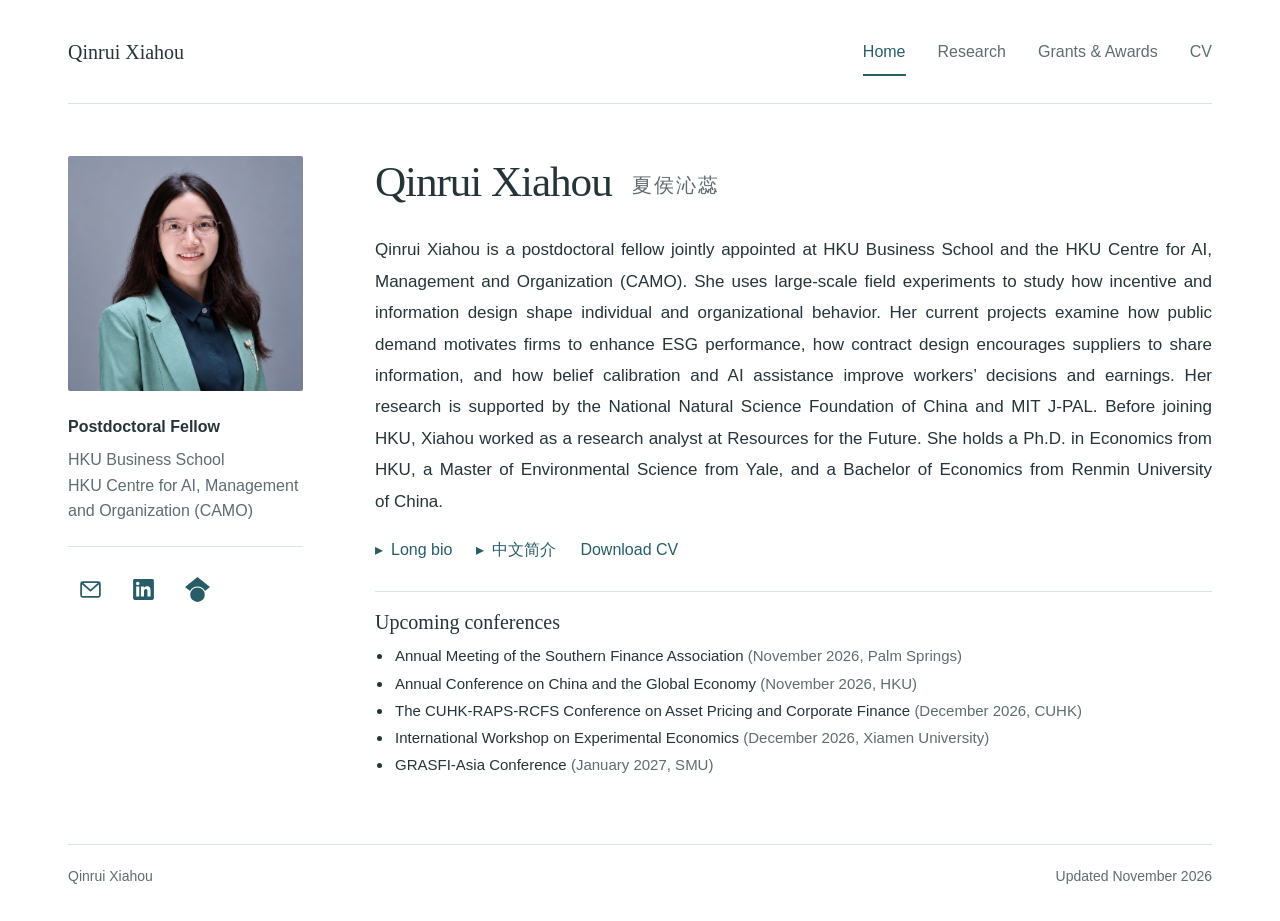
==== commit b2bd9e82: "Add files via upload" ====
--- a/index.html
+++ b/index.html
@@ -11,7 +11,7 @@
   <meta property="og:title" content="Qinrui Xiahou | Economist">
   <meta property="og:description" content="Field experiments in corporate finance and organizational behavior. Research, publications, and curriculum vitae.">
   <link rel="icon" type="image/svg+xml" href="data:image/svg+xml,%3Csvg xmlns='http://www.w3.org/2000/svg' viewBox='0 0 64 64'%3E%3Crect width='64' height='64' rx='8' fill='%23285d68'/%3E%3Ctext x='32' y='44' font-family='Georgia,serif' font-size='40' text-anchor='middle' fill='white'%3EQ%3C/text%3E%3C/svg%3E">
-  <link rel="stylesheet" href="assets/style.css">
+  <link rel="stylesheet" href="assets/style.css?v=20261116-site-width">
 </head>
 <body>
   <a class="skip-link" href="#main">Skip to content</a>
@@ -45,19 +45,19 @@
 
     <main id="main" class="home-content">
       <h1>Qinrui Xiahou <span class="chinese-name" lang="zh-Hans">夏侯沁蕊</span></h1>
-      <div class="bio">
-        <p>I am a postdoctoral fellow jointly appointed at the HKU Business School and the HKU Centre for AI, Management and Organization (CAMO). I use large-scale field experiments to study how incentive and information design shape individual and organizational behavior. My current projects examine how public demand motivates firms to enhance ESG performance, how contract design encourages suppliers to share information, and how belief calibration and AI assistance improve workers’ decisions and earnings.</p>
-        <p>My research is supported by grants from the National Natural Science Foundation of China (as sole principal investigator) and MIT J-PAL (as co-principal investigator). I have received the Hong Kong PhD Fellowship, the HKU Presidential PhD Scholarship, and HKU’s Research Postgraduate Student Innovation Award and Research Progress Award. I also serve as an ad hoc reviewer for journals such as the <em>Economic Journal</em>, <em>Management Science</em>, <em>Journal of Environmental Economics and Management</em>, and <em>Scientific Reports</em>.</p>
-        <p>Before joining HKU, I worked as a Research Analyst at Resources for the Future in Washington, D.C., a Teaching Fellow in Yale’s Department of Economics, and a Student Research Fellow at the Yale Hixon Center for Urban Ecology. I hold a Ph.D. in Economics from HKU Business School, a Master of Environmental Science from Yale University, and a Bachelor of Economics from Renmin University of China.</p>
+      <div id="short-bio" class="bio">
+        <p>Qinrui Xiahou is a postdoctoral fellow jointly appointed at HKU Business School and the HKU Centre for AI, Management and Organization (CAMO). She uses large-scale field experiments to study how incentive and information design shape individual and organizational behavior. Her current projects examine how public demand motivates firms to enhance ESG performance, how contract design encourages suppliers to share information, and how belief calibration and AI assistance improve workers’ decisions and earnings. Her research is supported by the National Natural Science Foundation of China and MIT J-PAL. Before joining HKU, Xiahou worked as a research analyst at Resources for the Future. She holds a Ph.D. in Economics from HKU, a Master of Environmental Science from Yale, and a Bachelor of Economics from Renmin University of China.</p>
       </div>
       <div class="bio-tools" aria-label="CV and biographies">
-        <button type="button" class="bio-toggle" aria-expanded="false" aria-controls="short-bio" hidden>Short bio</button>
+        <button type="button" class="bio-toggle" aria-expanded="false" aria-controls="long-bio" hidden>Long bio</button>
         <button type="button" class="bio-toggle" aria-expanded="false" aria-controls="chinese-bio" lang="zh-Hans" hidden>中文简介</button>
         <a href="assets/Qinrui-Xiahou-CV.pdf" download="Qinrui-Xiahou-CV.pdf">Download CV</a>
       </div>
-      <section id="short-bio" class="bio bio-panel" aria-label="Short biography">
-        <h2>Short bio</h2>
-        <p>Qinrui Xiahou is a postdoctoral fellow jointly appointed at HKU Business School and the HKU Centre for AI, Management and Organization (CAMO). She uses large-scale field experiments to study how incentive and information design shape individual and organizational behavior. Her current projects examine how public demand motivates firms to enhance ESG performance, how contract design encourages suppliers to share information, and how belief calibration and AI assistance improve workers’ decisions and earnings. Her research is supported by the National Natural Science Foundation of China and MIT J-PAL. Before joining HKU, Xiahou worked as a research analyst at Resources for the Future. She holds a Ph.D. in Economics from HKU, a Master of Environmental Science from Yale, and a Bachelor of Economics from Renmin University of China.</p>
+      <section id="long-bio" class="bio bio-panel" aria-label="Long biography">
+        <h2>Long bio</h2>
+        <p>Qinrui Xiahou is a postdoctoral fellow jointly appointed at the HKU Business School and the HKU Centre for AI, Management and Organization (CAMO). She uses large-scale field experiments to study how incentive and information design shape individual and organizational behavior. Her current projects examine how public demand motivates firms to enhance ESG performance, how contract design encourages suppliers to share information, and how belief calibration and AI assistance improve workers’ decisions and earnings.</p>
+        <p>Xiahou’s research is supported by grants from the National Natural Science Foundation of China (as sole principal investigator) and MIT J-PAL (as co-principal investigator). She has received the Hong Kong PhD Fellowship, the HKU Presidential PhD Scholarship, and HKU’s Research Postgraduate Student Innovation Award and Research Progress Award. She also serves as an ad hoc reviewer for journals such as the <em>Economic Journal</em>, <em>Management Science</em>, <em>Journal of Environmental Economics and Management</em>, and <em>Scientific Reports</em>.</p>
+        <p>Before joining HKU, Xiahou worked as a Research Analyst at Resources for the Future in Washington, D.C., a Teaching Fellow in Yale’s Department of Economics, and a Student Research Fellow at the Yale Hixon Center for Urban Ecology. She holds a Ph.D. in Economics from HKU Business School, a Master of Environmental Science from Yale University, and a Bachelor of Economics from Renmin University of China.</p>
       </section>
       <section id="chinese-bio" class="bio bio-panel chinese-bio" aria-label="中文简介" lang="zh-Hans">
         <h2>中文简介</h2>
@@ -66,11 +66,10 @@
       <section class="upcoming" aria-labelledby="upcoming-title">
         <div class="upcoming-heading"><h2 id="upcoming-title">Upcoming conferences</h2></div>
         <ul>
-          <li>Asian SPACE Workshop <span>(November 2026, HKUST)</span></li>
-          <li>NBER Organizational Economics Working Group Meeting <span>(November 2026, Cambridge)</span></li>
           <li>Annual Meeting of the Southern Finance Association <span>(November 2026, Palm Springs)</span></li>
           <li>Annual Conference on China and the Global Economy <span>(November 2026, HKU)</span></li>
           <li>The CUHK-RAPS-RCFS Conference on Asset Pricing and Corporate Finance <span>(December 2026, CUHK)</span></li>
+          <li>International Workshop on Experimental Economics <span>(December 2026, Xiamen University)</span></li>
           <li><a href="https://www.singaporegreenfinance.com/sgfc-events/grasfi-asia-conference-2027-second-edition/">GRASFI-Asia Conference</a> <span>(January 2027, SMU)</span></li>
         </ul>
       </section>
--- a/assets/style.css
+++ b/assets/style.css
@@ -19,7 +19,7 @@
 a:focus-visible { outline: 2px solid var(--accent); outline-offset: 5px; border-radius: 1px; }
 .skip-link { position: absolute; left: 1rem; top: -6rem; z-index: 10; padding: .6rem 1rem; background: white; border: 1px solid var(--accent); }
 .skip-link:focus { top: .5rem; }
-.site-header, .page-layout, .site-footer { width: min(1080px, calc(100% - 5rem)); margin-inline: auto; }
+.site-header, .page-layout, .site-footer { width: min(1144px, calc(100% - 5rem)); margin-inline: auto; }
 .site-header { min-height: 104px; display: flex; align-items: center; justify-content: space-between; gap: 2rem; border-bottom: 1px solid var(--line); }
 .site-name { font-family: var(--serif); font-size: 1.25rem; color: var(--ink); text-decoration: none; }
 .site-header nav { display: flex; flex-wrap: wrap; column-gap: 2rem; align-items: center; }
@@ -40,6 +40,7 @@
 .chinese-name { display: inline-block; margin-left: .65rem; font-family: "Songti SC", "SimSun", serif; font-size: 1.23rem; font-weight: 400; letter-spacing: .1em; color: var(--muted); vertical-align: middle; }
 .bio { font-size: 1.0625rem; line-height: 1.85; }
 .bio p { margin-bottom: 1.2rem; }
+.home-content .bio p { text-align: justify; text-wrap: pretty; }
 h2 { font-family: var(--serif); font-size: 1.55rem; font-weight: 400; line-height: 1.35; margin-bottom: 1rem; }
 .home-section { margin-top: 2.25rem; }
 .home-section p { margin-bottom: .55rem; }
@@ -77,7 +78,7 @@
 .research-end { margin: 2.6rem 0 0; padding-top: 1.4rem; border-top: 1px solid var(--line); color: var(--muted); font-size: .9375rem; }
 .site-footer { display: flex; justify-content: space-between; flex-wrap: wrap; gap: .5rem 1rem; padding-block: 1.25rem 2rem; border-top: 1px solid var(--line); color: var(--muted); font-size: .875rem; }
 .site-footer a { text-decoration: none; }
-@media (min-width: 1440px) { .site-header, .page-layout, .site-footer { width: 1120px; } .page-layout { column-gap: 82px; } }
+@media (min-width: 1440px) { .site-header, .page-layout, .site-footer { width: 1184px; } .page-layout { column-gap: 82px; } }
 @media (max-width: 900px) { .site-header, .page-layout, .site-footer { width: calc(100% - 3rem); } .page-layout { grid-template-columns: 205px minmax(0, 1fr); column-gap: 40px; } .portrait { width: 205px; height: auto; } h1 { font-size: 2.3rem; } .chinese-name { margin-left: .4rem; font-size: 1.1rem; } }
 @media (max-width: 680px) {
   .site-header, .page-layout, .site-footer { width: calc(100% - 2.5rem); }
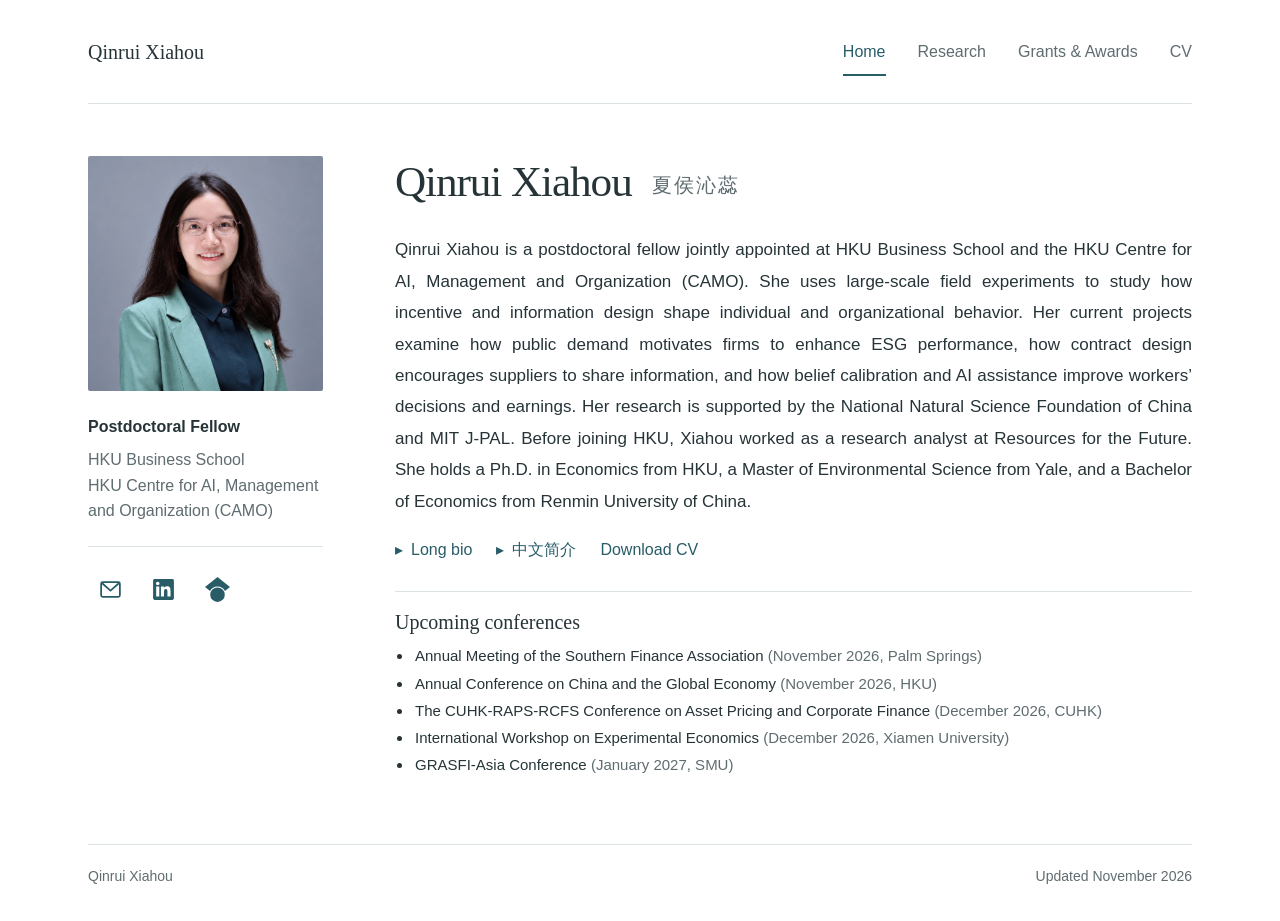
==== commit dd35ac61: "Add files via upload" ====
--- a/index.html
+++ b/index.html
@@ -11,7 +11,7 @@
   <meta property="og:title" content="Qinrui Xiahou | Economist">
   <meta property="og:description" content="Field experiments in corporate finance and organizational behavior. Research, publications, and curriculum vitae.">
   <link rel="icon" type="image/svg+xml" href="data:image/svg+xml,%3Csvg xmlns='http://www.w3.org/2000/svg' viewBox='0 0 64 64'%3E%3Crect width='64' height='64' rx='8' fill='%23285d68'/%3E%3Ctext x='32' y='44' font-family='Georgia,serif' font-size='40' text-anchor='middle' fill='white'%3EQ%3C/text%3E%3C/svg%3E">
-  <link rel="stylesheet" href="assets/style.css?v=20261116-site-width">
+  <link rel="stylesheet" href="assets/style.css?v=20261116-narrow-frame">
 </head>
 <body>
   <a class="skip-link" href="#main">Skip to content</a>
--- a/assets/style.css
+++ b/assets/style.css
@@ -19,7 +19,7 @@
 a:focus-visible { outline: 2px solid var(--accent); outline-offset: 5px; border-radius: 1px; }
 .skip-link { position: absolute; left: 1rem; top: -6rem; z-index: 10; padding: .6rem 1rem; background: white; border: 1px solid var(--accent); }
 .skip-link:focus { top: .5rem; }
-.site-header, .page-layout, .site-footer { width: min(1144px, calc(100% - 5rem)); margin-inline: auto; }
+.site-header, .page-layout, .site-footer { width: min(1104px, calc(100% - 5rem)); margin-inline: auto; }
 .site-header { min-height: 104px; display: flex; align-items: center; justify-content: space-between; gap: 2rem; border-bottom: 1px solid var(--line); }
 .site-name { font-family: var(--serif); font-size: 1.25rem; color: var(--ink); text-decoration: none; }
 .site-header nav { display: flex; flex-wrap: wrap; column-gap: 2rem; align-items: center; }
@@ -78,7 +78,7 @@
 .research-end { margin: 2.6rem 0 0; padding-top: 1.4rem; border-top: 1px solid var(--line); color: var(--muted); font-size: .9375rem; }
 .site-footer { display: flex; justify-content: space-between; flex-wrap: wrap; gap: .5rem 1rem; padding-block: 1.25rem 2rem; border-top: 1px solid var(--line); color: var(--muted); font-size: .875rem; }
 .site-footer a { text-decoration: none; }
-@media (min-width: 1440px) { .site-header, .page-layout, .site-footer { width: 1184px; } .page-layout { column-gap: 82px; } }
+@media (min-width: 1440px) { .site-header, .page-layout, .site-footer { width: 1144px; } .page-layout { column-gap: 82px; } }
 @media (max-width: 900px) { .site-header, .page-layout, .site-footer { width: calc(100% - 3rem); } .page-layout { grid-template-columns: 205px minmax(0, 1fr); column-gap: 40px; } .portrait { width: 205px; height: auto; } h1 { font-size: 2.3rem; } .chinese-name { margin-left: .4rem; font-size: 1.1rem; } }
 @media (max-width: 680px) {
   .site-header, .page-layout, .site-footer { width: calc(100% - 2.5rem); }
